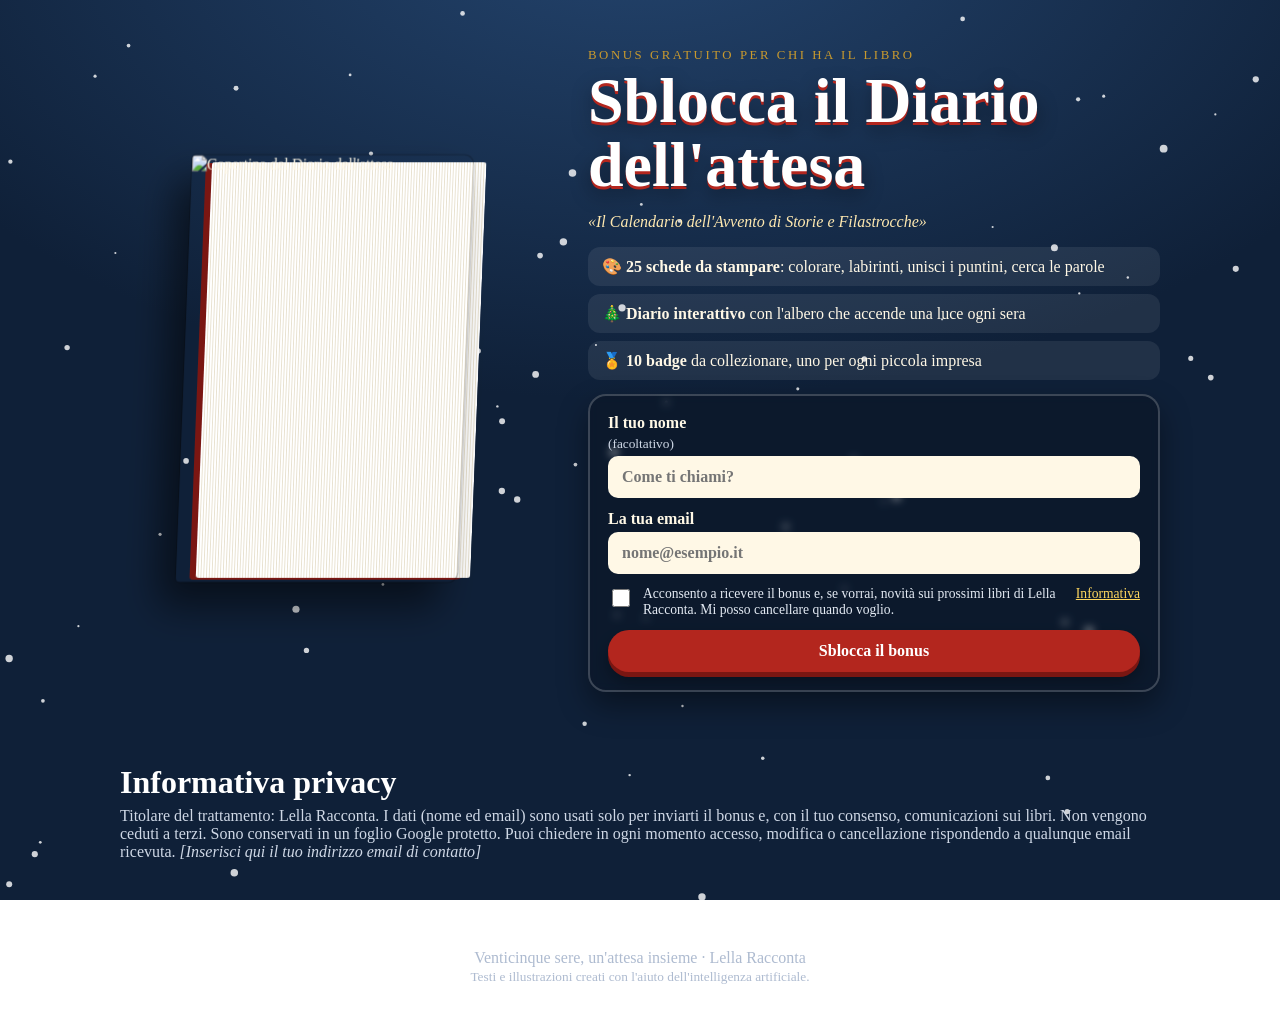
==== index.html @ f87b5836 "Add files via upload" ====
<!doctype html>
<html lang="it"><head><meta charset="utf-8"><meta name="viewport" content="width=device-width,initial-scale=1">
<title>Sblocca il bonus — Diario dell'attesa</title>
<meta name="description" content="Sblocca il bonus gratuito del Calendario dell'Avvento di Storie e Filastrocche: 25 giochi da stampare e un diario interattivo con albero di luci e badge.">
<meta name="robots" content="noindex">
<link rel="stylesheet" href="style.css"><link rel="stylesheet" href="landing.css"></head>
<body>
<canvas id="snow" aria-hidden="true"></canvas>
<header class="hero">
  <div class="book3d" id="book"><div class="cover"><img src="img/p-01.jpg" alt="Copertina del Diario dell'attesa"></div><div class="pages"></div></div>
  <div class="heroTxt">
    <p class="kicker">Bonus gratuito per chi ha il libro</p>
    <h1>Sblocca il Diario dell'attesa</h1>
    <p class="sub">«Il Calendario dell'Avvento di Storie e Filastrocche»</p>
    <ul class="gift">
      <li>🎨 <b>25 schede da stampare</b>: colorare, labirinti, unisci i puntini, cerca le parole</li>
      <li>🎄 <b>Diario interattivo</b> con l'albero che accende una luce ogni sera</li>
      <li>🏅 <b>10 badge</b> da collezionare, uno per ogni piccola impresa</li>
    </ul>
    <form id="f" class="lead" novalidate>
      <label>Il tuo nome <small>(facoltativo)</small><input name="nome" autocomplete="given-name" placeholder="Come ti chiami?"></label>
      <label>La tua email<input name="email" type="email" required autocomplete="email" placeholder="nome@esempio.it"></label>
      <input name="sito" tabindex="-1" autocomplete="off" class="hp" aria-hidden="true">
      <label class="chk"><input type="checkbox" name="consenso" required> Acconsento a ricevere il bonus e, se vorrai, novità sui prossimi libri di Lella Racconta. Mi posso cancellare quando voglio. <a href="#privacy" id="plink">Informativa</a></label>
      <button class="btn" id="go" type="submit">Sblocca il bonus</button>
      <p class="err" id="err" role="alert" hidden></p>
    </form>
    <div class="unlocked" id="ok" hidden>
      <h2>Bonus sbloccato! 🎁</h2>
      <p>Grazie! Scegli come usarlo:</p>
      <div class="cta">
        <a class="btn" href="diario.html">Apri il diario interattivo</a>
        <a class="btn ghost" href="pdf/Diario_dellattesa_completo.pdf" download>Scarica il PDF da stampare</a>
        <a class="btn ghost" href="https://drive.google.com/drive/folders/1VIGQA7DhBnL-A1SXbntTQbcJgNNJUQQG?usp=sharing" target="_blank" rel="noopener">Apri la cartella Google Drive</a>
      </div>
    </div>
  </div>
</header>
<main><section id="privacy"><h2>Informativa privacy</h2>
<p class="hint">Titolare del trattamento: Lella Racconta. I dati (nome ed email) sono usati solo per inviarti il bonus e, con il tuo consenso, comunicazioni sui libri. Non vengono ceduti a terzi. Sono conservati in un foglio Google protetto. Puoi chiedere in ogni momento accesso, modifica o cancellazione rispondendo a qualunque email ricevuta. <i>[Inserisci qui il tuo indirizzo email di contatto]</i></p></section></main>
<footer>Venticinque sere, un'attesa insieme · Lella Racconta<br><small>Testi e illustrazioni creati con l'aiuto dell'intelligenza artificiale.</small></footer>
<script src="landing.js"></script>
</body></html>
---- style.css ----
:root{--red:#b3261e;--green:#1e6b3a;--navy:#1f3a5f;--gold:#c99a2e;--cream:#fff8e6;--night:#0f2038}
*{box-sizing:border-box}html{scroll-behavior:smooth}
body{margin:0;font-family:Georgia,'Times New Roman',serif;color:var(--cream);background:radial-gradient(1200px 700px at 50% -10%,#24456f,var(--night) 70%) fixed;min-height:100vh;overflow-x:hidden}
#snow,#conf{position:fixed;inset:0;width:100%;height:100%;pointer-events:none;z-index:50}#snow{z-index:0}
.hero,main,footer{position:relative;z-index:1}
.hero{display:grid;grid-template-columns:minmax(0,420px) 1fr;gap:48px;align-items:center;max-width:1080px;margin:0 auto;padding:48px 20px 24px}
.book3d{perspective:1200px;justify-self:center;width:min(300px,70vw);aspect-ratio:210/297;transform-style:preserve-3d;transform:rotateY(-22deg) rotateX(6deg);transition:transform .15s ease-out}
.cover img{width:100%;height:100%;display:block;border-radius:4px 10px 10px 4px;box-shadow:-18px 24px 40px #0008,0 0 0 1px #0004}
.cover{position:absolute;inset:0;transform:translateZ(14px);border-radius:4px 10px 10px 4px}
.pages{position:absolute;inset:3px 0 3px 4px;background:repeating-linear-gradient(90deg,#fff 0 2px,#e8e1cf 2px 3px);transform:translateZ(0) translateX(10px);border-radius:3px}
.book3d::after{content:"";position:absolute;inset:0;background:#7a1612;transform:translateZ(-14px);border-radius:4px 10px 10px 4px}
.kicker{letter-spacing:.2em;text-transform:uppercase;font-size:.8rem;color:var(--gold);margin:0}
h1{font-size:clamp(2.3rem,6vw,4rem);margin:.1em 0;line-height:1;color:#fff;text-shadow:0 3px 0 var(--red),0 8px 20px #0006}
.sub{font-style:italic;color:#ffe9b0}
.cta{display:flex;flex-wrap:wrap;gap:10px;margin:18px 0}
.btn{font:inherit;cursor:pointer;border:0;border-radius:999px;padding:12px 22px;background:var(--red);color:#fff;text-decoration:none;font-weight:bold;box-shadow:0 5px 0 #7a1612,0 10px 18px #0005;transition:transform .12s,box-shadow .12s;display:inline-block}
.btn:hover{transform:translateY(-2px)}.btn:active{transform:translateY(4px);box-shadow:0 1px 0 #7a1612}
.btn.ghost{background:#ffffff18;box-shadow:0 5px 0 #0004,inset 0 0 0 2px #ffffff55}.btn.gold{background:var(--gold);color:#2a1d00;box-shadow:0 5px 0 #8a6718}
.btn.gold.on{background:var(--green);color:#fff;box-shadow:0 5px 0 #0e3a1d}
.prog{display:flex;align-items:center;gap:12px}.bar{flex:1;height:14px;border-radius:9px;background:#0006;overflow:hidden;box-shadow:inset 0 2px 4px #0008}
.bar i{display:block;height:100%;width:0;background:linear-gradient(90deg,var(--gold),#ffe08a);transition:width .6s}
main{max-width:1080px;margin:0 auto;padding:0 20px 40px}
h2{font-size:2rem;margin:48px 0 6px;color:#fff}.hint{margin:0 0 18px;color:#cfd8e6}
.filters{display:flex;flex-wrap:wrap;gap:8px;margin-bottom:22px}
.chip{font:inherit;font-size:.9rem;cursor:pointer;border:2px solid #ffffff44;background:#0003;color:#fff;border-radius:999px;padding:6px 14px}.chip.on{background:var(--gold);color:#2a1d00;border-color:var(--gold)}
.grid{display:grid;grid-template-columns:repeat(auto-fill,minmax(180px,1fr));gap:22px;perspective:1400px}
.card{position:relative;aspect-ratio:3/4;transform-style:preserve-3d;transition:transform .6s cubic-bezier(.2,.8,.2,1);cursor:pointer;outline:none}
.card.flip{transform:rotateY(180deg)}
.face{position:absolute;inset:0;border-radius:16px;backface-visibility:hidden;-webkit-backface-visibility:hidden;overflow:hidden;box-shadow:0 14px 28px #0007,inset 0 0 0 3px var(--gold)}
.front{background:var(--red);display:flex;flex-direction:column;align-items:center;justify-content:flex-end}
.front img{position:absolute;inset:0;width:100%;height:100%;object-fit:cover;opacity:.9}
.front::after{content:"";position:absolute;inset:0;background:linear-gradient(transparent 45%,#000a)}
.num{position:absolute;top:10px;left:10px;z-index:2;width:46px;height:46px;border-radius:50%;background:var(--cream);color:var(--red);font-weight:bold;font-size:1.4rem;display:grid;place-items:center;box-shadow:0 3px 8px #0006;transform:translateZ(30px)}
.front b{position:relative;z-index:2;padding:0 12px 14px;text-align:center;font-size:.95rem;line-height:1.2;transform:translateZ(20px)}
.back{transform:rotateY(180deg);background:var(--cream);color:var(--navy);display:flex;flex-direction:column;gap:8px;padding:14px;justify-content:center;text-align:center}
.back small{color:var(--green);font-style:italic}.back strong{font-size:1.05rem;color:var(--red)}
.back .b{font:inherit;font-size:.85rem;font-weight:bold;cursor:pointer;border:0;border-radius:10px;padding:8px;background:var(--navy);color:#fff}
.back .b.done{background:var(--green)}
.card.done .front::before{content:"★";position:absolute;right:10px;top:10px;z-index:3;font-size:1.6rem;color:#ffd75e;text-shadow:0 2px 6px #000}
.shelf{display:grid;grid-template-columns:repeat(auto-fill,minmax(150px,1fr));gap:22px;perspective:1000px}
.badge{text-align:center;transform-style:preserve-3d;transition:transform .12s}
.medal{width:110px;height:110px;margin:0 auto 8px;border-radius:50%;display:grid;place-items:center;font-size:3rem;background:radial-gradient(circle at 30% 25%,#fff3b0,var(--gold) 55%,#8a6718);box-shadow:0 12px 20px #0007,inset 0 0 0 5px #ffffff55,inset 0 -8px 14px #0005;transform:translateZ(30px)}
.badge.lock .medal{filter:grayscale(1) brightness(.55);}
.badge.lock .medal span{opacity:.35}.badge b{display:block;font-size:.95rem}.badge small{color:#cfd8e6;font-size:.78rem}
.badge.new .medal{animation:pop .9s}@keyframes pop{0%{transform:translateZ(30px) scale(.3) rotateY(540deg)}100%{transform:translateZ(30px) scale(1) rotateY(0)}}
.adults{display:flex;flex-wrap:wrap;gap:12px}
footer{text-align:center;padding:30px 20px 50px;color:#aebbd0}
.modal{position:fixed;inset:0;z-index:100;background:#000b;display:grid;place-items:center;padding:16px}.modal[hidden]{display:none}
.mcard{background:var(--cream);color:var(--navy);border-radius:16px;max-width:520px;width:100%;max-height:94vh;overflow:auto;position:relative}
.mcard img{display:block;width:100%;border-radius:16px 16px 0 0}.mb{padding:6px 16px 16px}.mb h3{margin:10px 0 0;color:var(--red)}
.x{position:absolute;right:10px;top:8px;z-index:2;border:0;background:#fffc;border-radius:50%;width:36px;height:36px;font-size:1.4rem;cursor:pointer}
.toast{position:fixed;left:50%;bottom:24px;transform:translateX(-50%);z-index:120;background:var(--gold);color:#2a1d00;font-weight:bold;padding:12px 20px;border-radius:14px;box-shadow:0 10px 24px #0008;max-width:90vw;text-align:center}
.toast[hidden]{display:none}
@media(max-width:760px){.hero{grid-template-columns:1fr;text-align:center;gap:28px}.cta,.prog{justify-content:center}}
@media(prefers-reduced-motion:reduce){*{animation:none!important;transition:none!important}}

.treewrap{display:grid;place-items:center;perspective:1000px;gap:10px}
#tree{width:min(420px,92vw);height:auto;overflow:visible;transform-style:preserve-3d;transition:transform .15s;filter:drop-shadow(0 18px 24px #0008)}
.bulb{cursor:pointer;fill:#3a4456;stroke:#0006;stroke-width:1;transition:fill .4s}
.bulb.on{animation:glow 2.2s ease-in-out infinite;filter:drop-shadow(0 0 6px currentColor)}
@keyframes glow{0%,100%{opacity:1}50%{opacity:.55}}
.bulb:hover{stroke:#fff;stroke-width:2}
.treecap{font-size:1.05rem;color:#ffe9b0;min-height:1.6em;text-align:center}
.star.on{animation:glow 1.6s infinite;filter:drop-shadow(0 0 14px #ffd75e)}
.bulb.on{stroke:#fff;stroke-width:1.5}
---- landing.css ----
.gift{list-style:none;padding:0;margin:14px 0;display:grid;gap:8px}.gift li{background:#ffffff14;border-radius:12px;padding:10px 14px}
.lead{background:#0003;border:2px solid #ffffff33;border-radius:18px;padding:18px;display:grid;gap:12px;backdrop-filter:blur(4px);box-shadow:0 14px 30px #0006}
.lead label{display:grid;gap:4px;font-weight:bold}.lead small{font-weight:normal;color:#cfd8e6}
.lead input:not([type=checkbox]){font:inherit;padding:12px 14px;border-radius:10px;border:0;background:var(--cream);color:var(--navy)}
.lead .chk{display:flex;gap:10px;align-items:flex-start;font-weight:normal;font-size:.85rem;color:#e4eaf3}.lead .chk input{margin-top:3px;width:18px;height:18px;flex:none}
.lead a,.chk a{color:#ffd75e}.hp{position:absolute;left:-9999px;opacity:0}
.err{color:#ffb3ae;margin:0;font-weight:bold}.unlocked{background:#1e6b3a55;border:2px solid #6dff8a66;border-radius:18px;padding:18px}.unlocked h2{margin:0 0 6px}
@media(max-width:760px){.gift{text-align:left}}
.lead[hidden],.unlocked[hidden]{display:none}
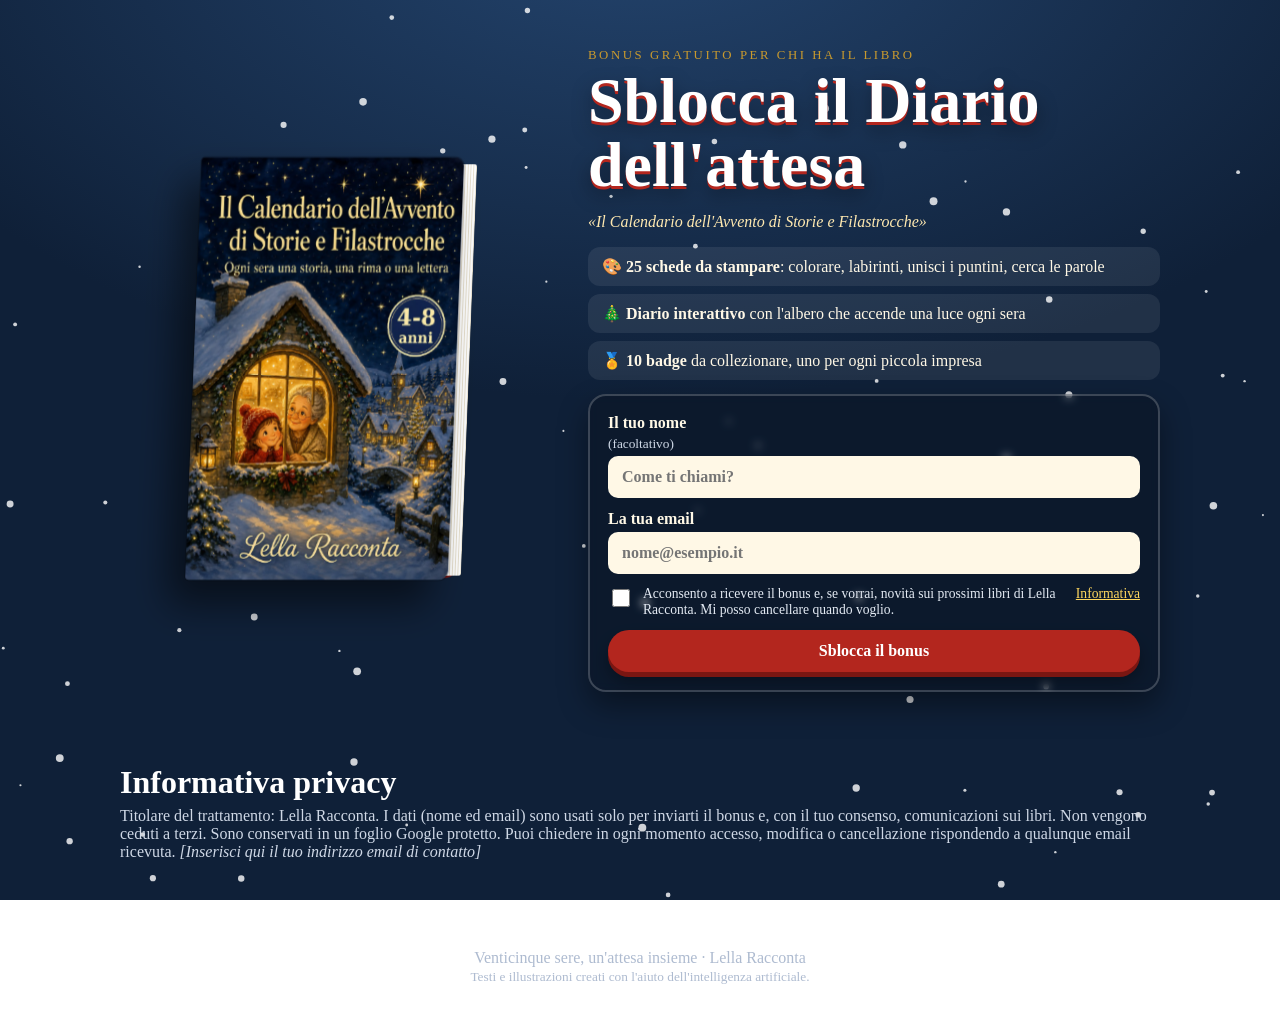
==== commit 1a640421: "Add files via upload" ====
--- a/index.html
+++ b/index.html
@@ -7,7 +7,7 @@
 <body>
 <canvas id="snow" aria-hidden="true"></canvas>
 <header class="hero">
-  <div class="book3d" id="book"><div class="cover"><img src="img/p-01.jpg" alt="Copertina del Diario dell'attesa"></div><div class="pages"></div></div>
+  <div class="book3d" id="book" style="aspect-ratio:2/3;width:min(280px,66vw)"><div class="cover"><img src="img/cover-book.jpg" alt="Copertina del libro Il Calendario dell'Avvento di Storie e Filastrocche"></div><div class="pages"></div></div>
   <div class="heroTxt">
     <p class="kicker">Bonus gratuito per chi ha il libro</p>
     <h1>Sblocca il Diario dell'attesa</h1>
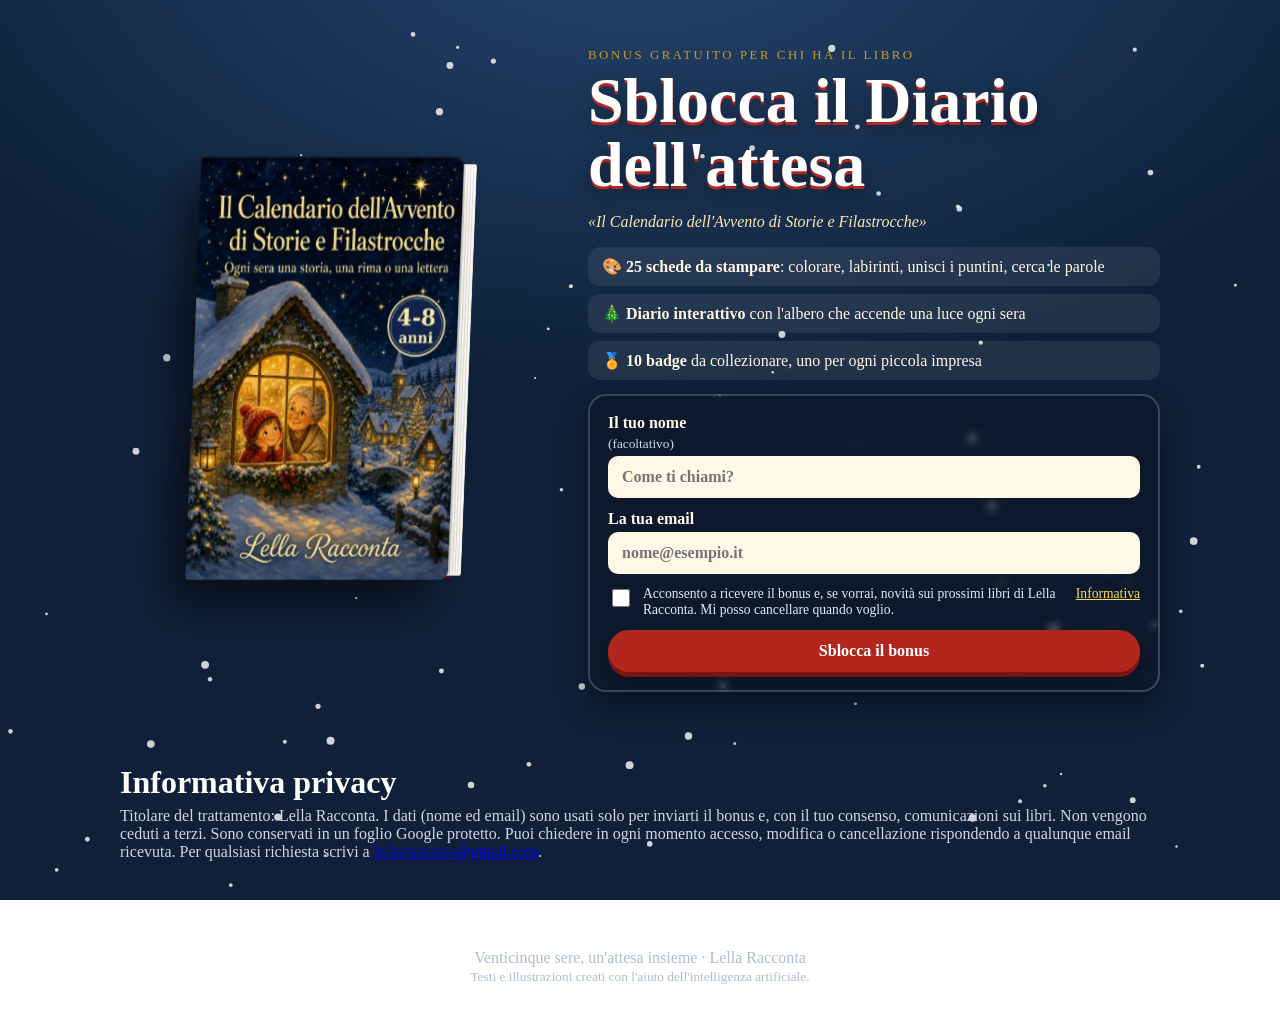
==== commit 873ffa6c: "Add files via upload" ====
--- a/index.html
+++ b/index.html
@@ -37,7 +37,7 @@
   </div>
 </header>
 <main><section id="privacy"><h2>Informativa privacy</h2>
-<p class="hint">Titolare del trattamento: Lella Racconta. I dati (nome ed email) sono usati solo per inviarti il bonus e, con il tuo consenso, comunicazioni sui libri. Non vengono ceduti a terzi. Sono conservati in un foglio Google protetto. Puoi chiedere in ogni momento accesso, modifica o cancellazione rispondendo a qualunque email ricevuta. <i>[Inserisci qui il tuo indirizzo email di contatto]</i></p></section></main>
+<p class="hint">Titolare del trattamento: Lella Racconta. I dati (nome ed email) sono usati solo per inviarti il bonus e, con il tuo consenso, comunicazioni sui libri. Non vengono ceduti a terzi. Sono conservati in un foglio Google protetto. Puoi chiedere in ogni momento accesso, modifica o cancellazione rispondendo a qualunque email ricevuta. Per qualsiasi richiesta scrivi a <a href="mailto:lellaracconta@gmail.com">lellaracconta@gmail.com</a>.</p></section></main>
 <footer>Venticinque sere, un'attesa insieme · Lella Racconta<br><small>Testi e illustrazioni creati con l'aiuto dell'intelligenza artificiale.</small></footer>
 <script src="landing.js"></script>
 </body></html>
--- a/style.css
+++ b/style.css
@@ -24,8 +24,8 @@
 .filters{display:flex;flex-wrap:wrap;gap:8px;margin-bottom:22px}
 .chip{font:inherit;font-size:.9rem;cursor:pointer;border:2px solid #ffffff44;background:#0003;color:#fff;border-radius:999px;padding:6px 14px}.chip.on{background:var(--gold);color:#2a1d00;border-color:var(--gold)}
 .grid{display:grid;grid-template-columns:repeat(auto-fill,minmax(180px,1fr));gap:22px;perspective:1400px}
-.card{position:relative;aspect-ratio:3/4;transform-style:preserve-3d;transition:transform .6s cubic-bezier(.2,.8,.2,1);cursor:pointer;outline:none}
-.card.flip{transform:rotateY(180deg)}
+.card{position:relative;aspect-ratio:3/4;transform-style:preserve-3d;transform:rotateY(var(--ry,0deg)) rotateX(var(--rx,0deg));transition:transform .6s cubic-bezier(.2,.8,.2,1);cursor:pointer;outline:none}
+.card.flip{transform:rotateY(180deg)!important}
 .face{position:absolute;inset:0;border-radius:16px;backface-visibility:hidden;-webkit-backface-visibility:hidden;overflow:hidden;box-shadow:0 14px 28px #0007,inset 0 0 0 3px var(--gold)}
 .front{background:var(--red);display:flex;flex-direction:column;align-items:center;justify-content:flex-end}
 .front img{position:absolute;inset:0;width:100%;height:100%;object-fit:cover;opacity:.9}
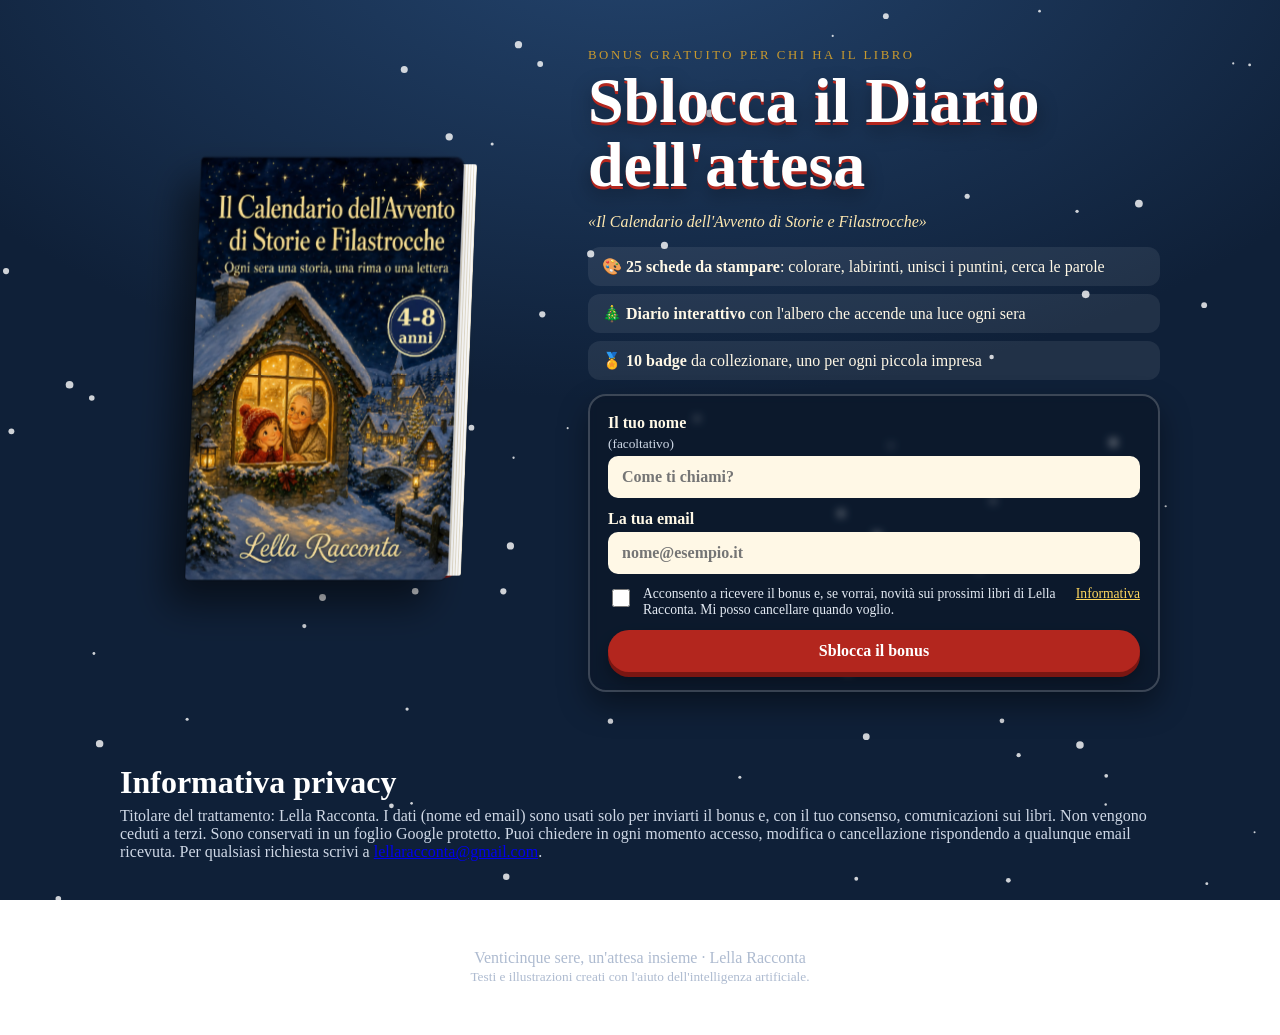
==== commit 8cc9fec4: "Add files via upload" ====
--- a/index.html
+++ b/index.html
@@ -31,7 +31,6 @@
       <div class="cta">
         <a class="btn" href="diario.html">Apri il diario interattivo</a>
         <a class="btn ghost" href="pdf/Diario_dellattesa_completo.pdf" download>Scarica il PDF da stampare</a>
-        <a class="btn ghost" href="https://drive.google.com/drive/folders/1VIGQA7DhBnL-A1SXbntTQbcJgNNJUQQG?usp=sharing" target="_blank" rel="noopener">Apri la cartella Google Drive</a>
       </div>
     </div>
   </div>
